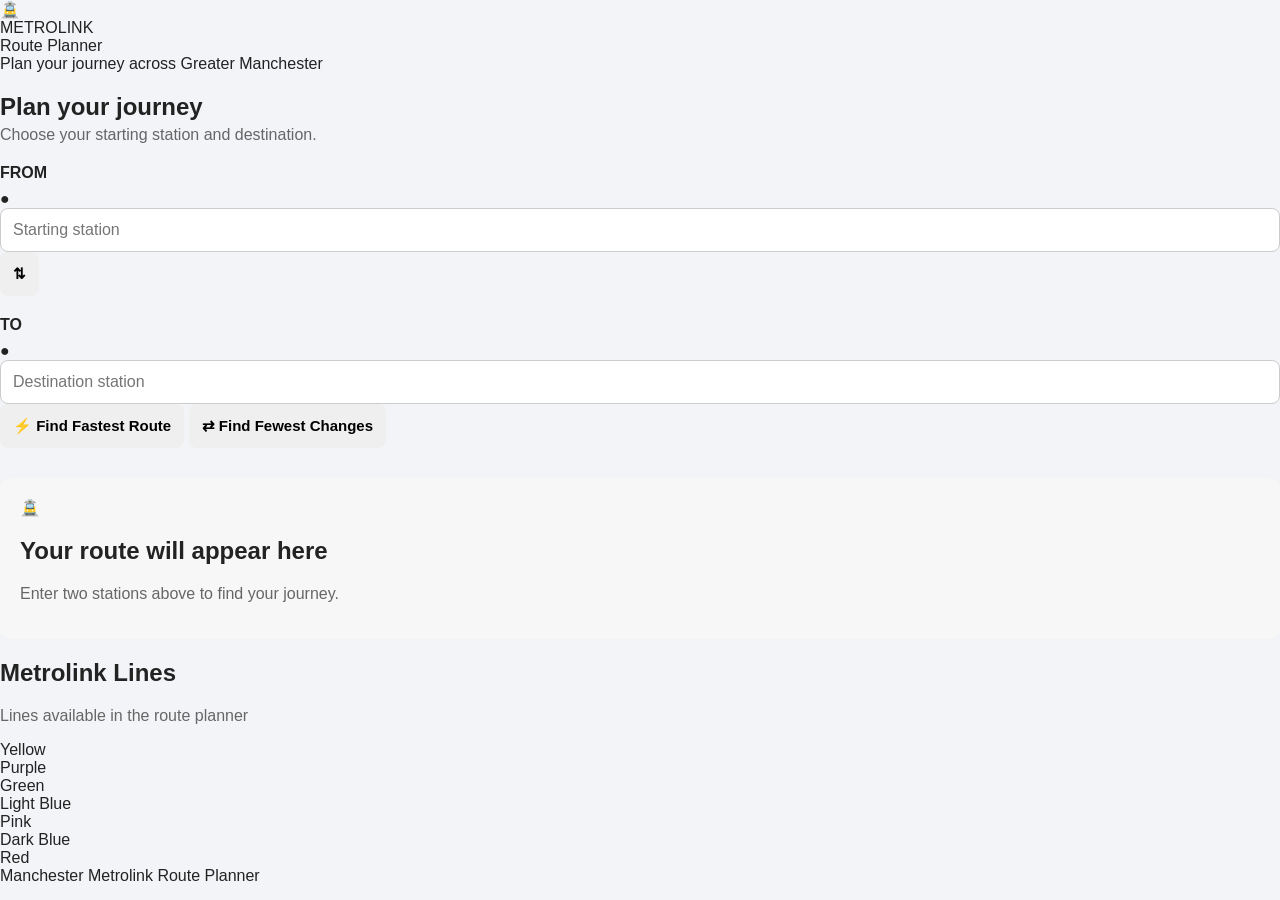
==== Train App - With UI/web/index.html @ bb9e9582 "added a UI to the train app" ====
<!DOCTYPE html>
<html lang="en">

<head>

    <meta charset="UTF-8">

    <meta
        name="viewport"
        content="width=device-width, initial-scale=1.0"
    >

    <title>Manchester Metrolink Route Planner</title>

    <link
        rel="stylesheet"
        href="style.css"
    >

</head>


<body>

    <!-- ==============================================
         PAGE
         ============================================== -->

    <main class="page">


        <!-- ==========================================
             HEADER
             ========================================== -->

        <header class="header">

            <div class="logo-area">

                <div class="tram-icon">
                    🚊
                </div>

                <div>

                    <div class="logo">
                        METROLINK
                    </div>

                    <div class="subtitle">
                        Route Planner
                    </div>

                </div>

            </div>


            <div class="header-description">

                Plan your journey across
                Greater Manchester

            </div>

        </header>



        <!-- ==========================================
             JOURNEY PLANNER
             ========================================== -->

        <section class="planner-card">


            <div class="planner-heading">

                <h1>
                    Plan your journey
                </h1>

                <p>
                    Choose your starting station
                    and destination.
                </p>

            </div>



            <!-- ======================================
                 STATION INPUTS
                 ====================================== -->

            <div class="station-input-area">


                <!-- START -->

                <div class="input-group">

                    <label for="start">
                        FROM
                    </label>

                    <div class="input-wrapper">

                        <div class="input-icon">
                            ●
                        </div>

                        <input
                            type="text"
                            id="start"
                            placeholder="Starting station"
                            autocomplete="off"
                        >

                    </div>

                </div>



                <!-- SWAP BUTTON -->

                <button
                    id="swapButton"
                    class="swap-button"
                    type="button"
                    title="Swap stations"
                >
                    ⇅
                </button>



                <!-- DESTINATION -->

                <div class="input-group">

                    <label for="destination">
                        TO
                    </label>

                    <div class="input-wrapper">

                        <div class="input-icon destination-icon">
                            ●
                        </div>

                        <input
                            type="text"
                            id="destination"
                            placeholder="Destination station"
                            autocomplete="off"
                        >

                    </div>

                </div>

            </div>



            <!-- ======================================
                 SEARCH BUTTONS
                 ====================================== -->

            <div class="route-buttons">

                <button
                    id="fastestButton"
                    class="route-button fastest-button"
                    type="button"
                >

                    <span class="button-icon">
                        ⚡
                    </span>

                    <span>
                        Find Fastest Route
                    </span>

                </button>


                <button
                    id="changesButton"
                    class="route-button changes-button"
                    type="button"
                >

                    <span class="button-icon">
                        ⇄
                    </span>

                    <span>
                        Find Fewest Changes
                    </span>

                </button>

            </div>

        </section>



        <!-- ==========================================
             RESULTS
             ========================================== -->

        <section
            id="result"
            class="result-area"
        >

            <div class="empty-result">

                <div class="empty-icon">
                    🚊
                </div>

                <h2>
                    Your route will appear here
                </h2>

                <p>
                    Enter two stations above to
                    find your journey.
                </p>

            </div>

        </section>



        <!-- ==========================================
             LINE LEGEND
             ========================================== -->

        <section class="legend-card">

            <div class="legend-heading">

                <h2>
                    Metrolink Lines
                </h2>

                <p>
                    Lines available in the route planner
                </p>

            </div>


            <div class="legend">

                <div class="legend-item">

                    <span class="legend-colour yellow"></span>

                    <span>
                        Yellow
                    </span>

                </div>


                <div class="legend-item">

                    <span class="legend-colour purple"></span>

                    <span>
                        Purple
                    </span>

                </div>


                <div class="legend-item">

                    <span class="legend-colour green"></span>

                    <span>
                        Green
                    </span>

                </div>


                <div class="legend-item">

                    <span class="legend-colour lightblue"></span>

                    <span>
                        Light Blue
                    </span>

                </div>


                <div class="legend-item">

                    <span class="legend-colour pink"></span>

                    <span>
                        Pink
                    </span>

                </div>


                <div class="legend-item">

                    <span class="legend-colour darkblue"></span>

                    <span>
                        Dark Blue
                    </span>

                </div>


                <div class="legend-item">

                    <span class="legend-colour red"></span>

                    <span>
                        Red
                    </span>

                </div>

            </div>

        </section>



        <!-- ==========================================
             FOOTER
             ========================================== -->

        <footer>

            Manchester Metrolink Route Planner

        </footer>


    </main>



    <script src="script.js"></script>

</body>

</html>
---- Train App - With UI/web/style.css ----
* {
    box-sizing: border-box;
}

body {
    margin: 0;
    font-family: Arial, sans-serif;
    background: #f2f4f7;
    color: #222;
}

.container {
    width: 90%;
    max-width: 700px;
    margin: 60px auto;
    background: white;
    padding: 40px;
    border-radius: 15px;
    box-shadow: 0 10px 30px rgba(0, 0, 0, 0.1);
}

h1 {
    margin-bottom: 5px;
}

p {
    margin-top: 0;
    color: #666;
}

.route-form {
    margin-top: 30px;
}

label {
    display: block;
    margin-top: 20px;
    margin-bottom: 8px;
    font-weight: bold;
}

input {
    width: 100%;
    padding: 12px;
    border: 1px solid #ccc;
    border-radius: 8px;
    font-size: 16px;
}

.buttons {
    display: flex;
    gap: 10px;
    margin-top: 25px;
}

button {
    flex: 1;
    padding: 13px;
    border: none;
    border-radius: 8px;
    cursor: pointer;
    font-size: 15px;
    font-weight: bold;
}

#result {
    margin-top: 30px;
    padding: 20px;
    background: #f7f7f7;
    border-radius: 10px;
    min-height: 80px;
}


/* ======================================================
   ROUTE DISPLAY
   ====================================================== */

.route-container {
    margin-top: 10px;
}

.route-container h2 {
    margin-top: 0;
    margin-bottom: 20px;
    font-size: 24px;
}


/* ======================================================
   JOURNEY SUMMARY
   ====================================================== */

.journey-summary {
    display: flex;
    gap: 10px;
    margin-bottom: 25px;
}

.journey-summary-item {
    flex: 1;
    padding: 15px;
    background: #f2f4f7;
    border-radius: 8px;
    font-weight: bold;
    text-align: center;
}


/* ======================================================
   ROUTE
   ====================================================== */

.route {
    position: relative;
    padding-left: 20px;
}


/* ======================================================
   STATIONS
   ====================================================== */

.route-station {
    position: relative;
    display: flex;
    align-items: center;
    min-height: 55px;
    padding-left: 15px;
}


/* Vertical line behind stations */

.route-station::before {
    content: "";

    position: absolute;

    left: 5px;

    top: 0;

    bottom: 0;

    width: 4px;

    background: #7b2cbf;
}


/* Don't extend the line above the first station */

.route-station:first-child::before {
    top: 50%;
}


/* Station dot */

.station-dot {
    position: absolute;

    left: -1px;

    width: 16px;

    height: 16px;

    border-radius: 50%;

    background: white;

    border: 4px solid #7b2cbf;

    z-index: 2;
}


/* Station information */

.station-information {
    margin-left: 25px;
}


.route-station-name {
    font-size: 16px;
    font-weight: bold;
    text-transform: capitalize;
}


.route-station-line {
    margin-top: 2px;
    font-size: 13px;
    color: #777;
    text-transform: capitalize;
}


/* ======================================================
   COLLAPSIBLE SECTION
   ====================================================== */

.route-section {
    position: relative;
}


/* Clickable line */

.route-section-line {
    display: flex;
    align-items: center;

    min-height: 55px;

    margin-left: 0;

    padding: 12px 15px 12px 30px;

    background: #f7f7f7;

    border-radius: 8px;

    cursor: pointer;

    transition: background 0.2s;
}


/* Hover effect */

.route-section-line:hover {
    background: #e9ecef;
}


/* Line name */

.route-section-line > span:first-child {
    font-weight: bold;
    text-transform: capitalize;
}


/* Number of stations */

.route-station-count {
    margin-left: auto;
    margin-right: 15px;

    font-size: 13px;

    color: #777;
}


/* Arrow */

.route-arrow {
    font-size: 12px;

    transition: transform 0.2s;
}


/* Rotate arrow when expanded */

.route-section.expanded .route-arrow {
    transform: rotate(180deg);
}


/* ======================================================
   HIDDEN STATIONS
   ====================================================== */

.hidden-stations {
    display: none;

    margin-left: 15px;
}


/* Show stations when expanded */

.route-section.expanded .hidden-stations {
    display: block;
}


/* ======================================================
   CHANGE
   ====================================================== */

.route-change {
    margin: 10px 0;

    padding: 12px;

    background: #fff3cd;

    border-radius: 8px;

    font-weight: bold;

    text-align: center;
}


/* ======================================================
   METROLINK LINE COLOURS
   ====================================================== */

.route-station.line-purple::before {
    background: #7b2cbf;
}

.route-station.line-purple .station-dot {
    border-color: #7b2cbf;
}

.route-section-line.line-purple {
    border-left: 5px solid #7b2cbf;
}


.route-station.line-green::before {
    background: #00843d;
}

.route-station.line-green .station-dot {
    border-color: #00843d;
}

.route-section-line.line-green {
    border-left: 5px solid #00843d;
}


.route-station.line-red::before {
    background: #d32f2f;
}

.route-station.line-red .station-dot {
    border-color: #d32f2f;
}

.route-section-line.line-red {
    border-left: 5px solid #d32f2f;
}


.route-station.line-blue::before {
    background: #1976d2;
}

.route-station.line-blue .station-dot {
    border-color: #1976d2;
}

.route-section-line.line-blue {
    border-left: 5px solid #1976d2;
}


.route-station.line-yellow::before {
    background: #f2c500;
}

.route-station.line-yellow .station-dot {
    border-color: #f2c500;
}

.route-section-line.line-yellow {
    border-left: 5px solid #f2c500;
}


.route-station.line-pink::before {
    background: #e91e63;
}

.route-station.line-pink .station-dot {
    border-color: #e91e63;
}

.route-section-line.line-pink {
    border-left: 5px solid #e91e63;
}

.route-container {
    margin-top: 10px;
}


/* Route title */

.route-container h2 {
    margin-top: 0;
    margin-bottom: 25px;
    font-size: 24px;
}


/* Individual station */

.station {
    position: relative;
    padding: 14px 18px;
    margin: 0 0 10px 20px;
    background: white;
    border-left: 5px solid #7b2cbf;
    border-radius: 8px;
    box-shadow: 0 2px 6px rgba(0, 0, 0, 0.08);
}


/* Station name */

.station-name {
    font-size: 17px;
    font-weight: bold;
    text-transform: capitalize;
}


/* Line name */

.station-line {
    margin-top: 4px;
    font-size: 13px;
    color: #777;
    text-transform: capitalize;
}


/* Line connecting stations */

.station::before {
    content: "";
    position: absolute;

    left: -8px;
    top: 100%;

    width: 5px;
    height: 10px;

    background: #7b2cbf;
}


/* Journey information */

.journey-info {
    margin-top: 12px;
    padding: 14px;

    background: #f2f4f7;

    border-radius: 8px;

    font-weight: bold;
}


/* Line change */

.line-change {
    margin: 18px 0;
    padding: 12px;

    background: #fff3cd;

    border-radius: 8px;

    font-weight: bold;
    text-align: center;
}

/* ======================================================
   ROUTE LINE COLOURS
   ====================================================== */

/* Purple */
.route-station.line-purple .station-dot,
.route-section-line.line-purple {
    background: #7b2cbf;
}

/* Green */
.route-station.line-green .station-dot,
.route-section-line.line-green {
    background: #00843d;
}

/* Yellow */
.route-station.line-yellow .station-dot,
.route-section-line.line-yellow {
    background: #f2c500;
}

/* Light Blue */
.route-station.line-lightblue .station-dot,
.route-section-line.line-lightblue {
    background: #00a9e0;
}

/* Dark Blue */
.route-station.line-darkblue .station-dot,
.route-section-line.line-darkblue {
    background: #005eb8;
}

/* Pink */
.route-station.line-pink .station-dot,
.route-section-line.line-pink {
    background: #e91e63;
}

/* Red */
.route-station.line-red .station-dot,
.route-section-line.line-red {
    background: #d32f2f;
}

/* ======================================================
   STATION SUGGESTIONS
   ====================================================== */

.route-form label {
    position: relative;
}

input {
    position: relative;
}

.station-suggestions {
    background: white;
    border: 1px solid #ccc;
    border-radius: 8px;
    margin-top: 5px;
    overflow: hidden;
}

.station-suggestion {
    padding: 12px;
    cursor: pointer;
    border-bottom: 1px solid #eee;
}

.station-suggestion:last-child {
    border-bottom: none;
}

.station-suggestion:hover {
    background: #f2f4f7;
}

/* Highlight matching station text */

.station-suggestion strong {
    font-weight: bold;
}

/* Keyboard-selected station */

.station-suggestion.selected {
    background: #e9ecef;
}
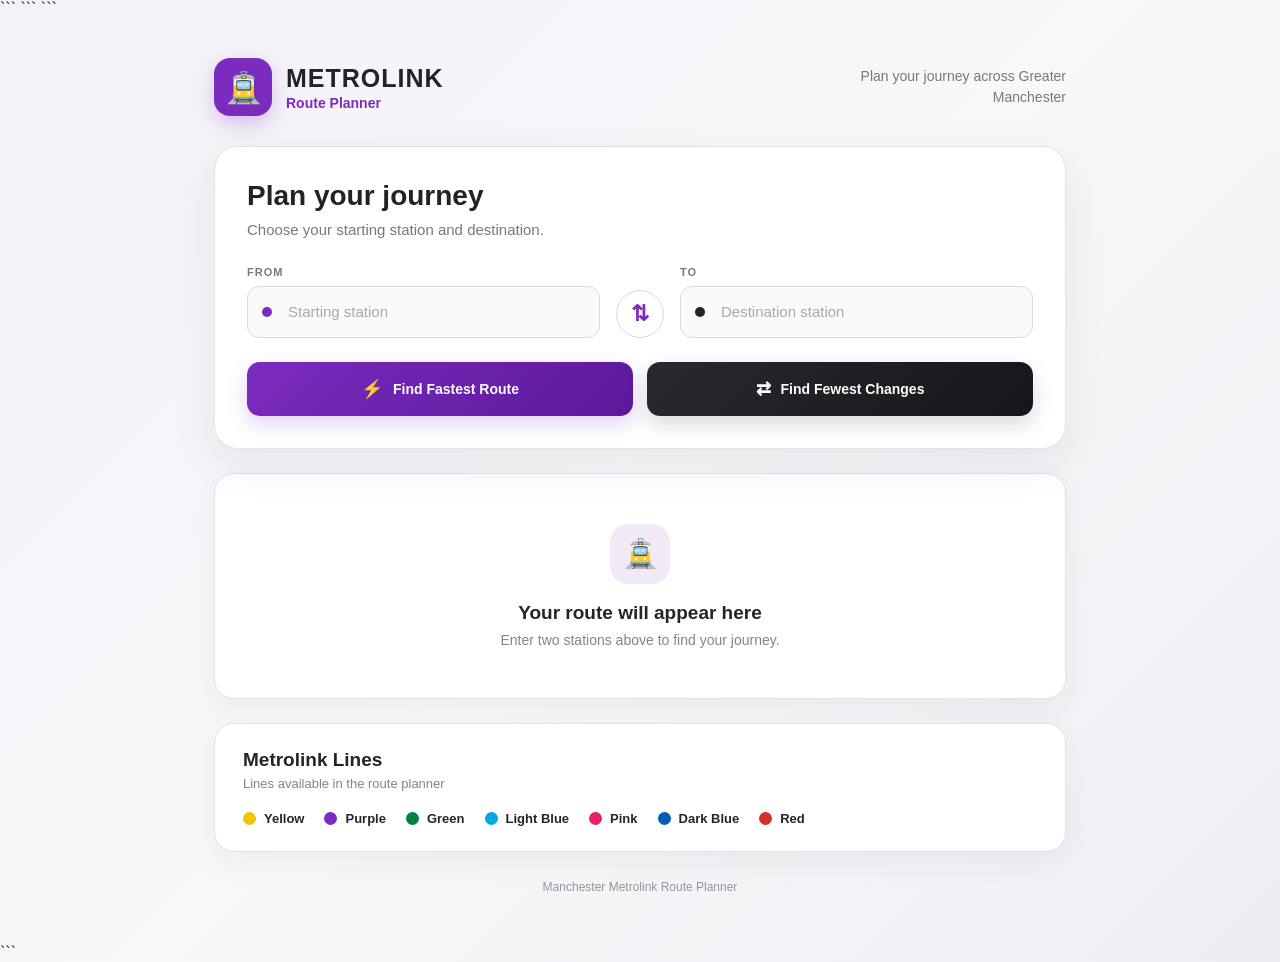
==== commit 17e8e239: "improved UI and function" ====
--- a/Train App - With UI/web/index.html
+++ b/Train App - With UI/web/index.html
@@ -1,365 +1,397 @@
 <!DOCTYPE html>
+
 <html lang="en">
 
 <head>
 
-    <meta charset="UTF-8">
-
-    <meta
-        name="viewport"
-        content="width=device-width, initial-scale=1.0"
+```
+<meta charset="UTF-8">
+
+<meta
+    name="viewport"
+    content="width=device-width, initial-scale=1.0"
+>
+
+<title>Manchester Metrolink Route Planner</title>
+
+<link
+    rel="stylesheet"
+    href="style.css"
+>
+```
+
+</head>
+
+<body>
+
+```
+<main class="page">
+
+
+    <!-- ==========================================
+         HEADER
+         ========================================== -->
+
+    <header class="header">
+
+        <div class="logo-area">
+
+            <div class="tram-icon">
+                🚊
+            </div>
+
+            <div>
+
+                <div class="logo">
+                    METROLINK
+                </div>
+
+                <div class="subtitle">
+                    Route Planner
+                </div>
+
+            </div>
+
+        </div>
+
+
+        <div class="header-description">
+
+            Plan your journey across
+            Greater Manchester
+
+        </div>
+
+    </header>
+
+
+
+    <!-- ==========================================
+         JOURNEY PLANNER
+         ========================================== -->
+
+    <section class="planner-card">
+
+
+        <div class="planner-heading">
+
+            <h1>
+                Plan your journey
+            </h1>
+
+            <p>
+                Choose your starting station
+                and destination.
+            </p>
+
+        </div>
+
+
+
+        <!-- STATION INPUTS -->
+
+        <div class="station-input-area">
+
+
+            <!-- FROM -->
+
+            <div class="input-group">
+
+                <label for="start">
+                    FROM
+                </label>
+
+                <div class="input-wrapper">
+
+                    <!-- CSS creates the dot -->
+
+                    <div class="input-icon"></div>
+
+                    <input
+                        type="text"
+                        id="start"
+                        placeholder="Starting station"
+                        autocomplete="off"
+                    >
+
+                </div>
+
+            </div>
+
+
+
+            <!-- SWAP -->
+
+            <button
+                id="swapButton"
+                class="swap-button"
+                type="button"
+                title="Swap stations"
+            >
+                ⇅
+            </button>
+
+
+
+            <!-- TO -->
+
+            <div class="input-group">
+
+                <label for="destination">
+                    TO
+                </label>
+
+                <div class="input-wrapper">
+
+                    <!-- CSS creates the dot -->
+
+                    <div
+                        class="input-icon destination-icon"
+                    ></div>
+
+                    <input
+                        type="text"
+                        id="destination"
+                        placeholder="Destination station"
+                        autocomplete="off"
+                    >
+
+                </div>
+
+            </div>
+
+
+        </div>
+
+
+
+        <!-- ROUTE BUTTONS -->
+
+        <div class="route-buttons">
+
+
+            <button
+                id="fastestButton"
+                class="route-button fastest-button"
+                type="button"
+            >
+
+                <span class="button-icon">
+                    ⚡
+                </span>
+
+                <span>
+                    Find Fastest Route
+                </span>
+
+            </button>
+
+
+
+            <button
+                id="changesButton"
+                class="route-button changes-button"
+                type="button"
+            >
+
+                <span class="button-icon">
+                    ⇄
+                </span>
+
+                <span>
+                    Find Fewest Changes
+                </span>
+
+            </button>
+
+
+        </div>
+
+
+    </section>
+
+
+
+    <!-- ==========================================
+         ROUTE RESULT
+         ========================================== -->
+
+    <section
+        id="result"
+        class="result-area"
     >
 
-    <title>Manchester Metrolink Route Planner</title>
-
-    <link
-        rel="stylesheet"
-        href="style.css"
-    >
-
-</head>
-
-
-<body>
-
-    <!-- ==============================================
-         PAGE
-         ============================================== -->
-
-    <main class="page">
-
-
-        <!-- ==========================================
-             HEADER
-             ========================================== -->
-
-        <header class="header">
-
-            <div class="logo-area">
-
-                <div class="tram-icon">
-                    🚊
-                </div>
-
-                <div>
-
-                    <div class="logo">
-                        METROLINK
-                    </div>
-
-                    <div class="subtitle">
-                        Route Planner
-                    </div>
-
-                </div>
-
-            </div>
-
-
-            <div class="header-description">
-
-                Plan your journey across
-                Greater Manchester
-
-            </div>
-
-        </header>
-
-
-
-        <!-- ==========================================
-             JOURNEY PLANNER
-             ========================================== -->
-
-        <section class="planner-card">
-
-
-            <div class="planner-heading">
-
-                <h1>
-                    Plan your journey
-                </h1>
-
-                <p>
-                    Choose your starting station
-                    and destination.
-                </p>
-
-            </div>
-
-
-
-            <!-- ======================================
-                 STATION INPUTS
-                 ====================================== -->
-
-            <div class="station-input-area">
-
-
-                <!-- START -->
-
-                <div class="input-group">
-
-                    <label for="start">
-                        FROM
-                    </label>
-
-                    <div class="input-wrapper">
-
-                        <div class="input-icon">
-                            ●
-                        </div>
-
-                        <input
-                            type="text"
-                            id="start"
-                            placeholder="Starting station"
-                            autocomplete="off"
-                        >
-
-                    </div>
-
-                </div>
-
-
-
-                <!-- SWAP BUTTON -->
-
-                <button
-                    id="swapButton"
-                    class="swap-button"
-                    type="button"
-                    title="Swap stations"
-                >
-                    ⇅
-                </button>
-
-
-
-                <!-- DESTINATION -->
-
-                <div class="input-group">
-
-                    <label for="destination">
-                        TO
-                    </label>
-
-                    <div class="input-wrapper">
-
-                        <div class="input-icon destination-icon">
-                            ●
-                        </div>
-
-                        <input
-                            type="text"
-                            id="destination"
-                            placeholder="Destination station"
-                            autocomplete="off"
-                        >
-
-                    </div>
-
-                </div>
-
-            </div>
-
-
-
-            <!-- ======================================
-                 SEARCH BUTTONS
-                 ====================================== -->
-
-            <div class="route-buttons">
-
-                <button
-                    id="fastestButton"
-                    class="route-button fastest-button"
-                    type="button"
-                >
-
-                    <span class="button-icon">
-                        ⚡
-                    </span>
-
-                    <span>
-                        Find Fastest Route
-                    </span>
-
-                </button>
-
-
-                <button
-                    id="changesButton"
-                    class="route-button changes-button"
-                    type="button"
-                >
-
-                    <span class="button-icon">
-                        ⇄
-                    </span>
-
-                    <span>
-                        Find Fewest Changes
-                    </span>
-
-                </button>
-
-            </div>
-
-        </section>
-
-
-
-        <!-- ==========================================
-             RESULTS
-             ========================================== -->
-
-        <section
-            id="result"
-            class="result-area"
-        >
-
-            <div class="empty-result">
-
-                <div class="empty-icon">
-                    🚊
-                </div>
-
-                <h2>
-                    Your route will appear here
-                </h2>
-
-                <p>
-                    Enter two stations above to
-                    find your journey.
-                </p>
-
-            </div>
-
-        </section>
-
-
-
-        <!-- ==========================================
-             LINE LEGEND
-             ========================================== -->
-
-        <section class="legend-card">
-
-            <div class="legend-heading">
-
-                <h2>
-                    Metrolink Lines
-                </h2>
-
-                <p>
-                    Lines available in the route planner
-                </p>
-
-            </div>
-
-
-            <div class="legend">
-
-                <div class="legend-item">
-
-                    <span class="legend-colour yellow"></span>
-
-                    <span>
-                        Yellow
-                    </span>
-
-                </div>
-
-
-                <div class="legend-item">
-
-                    <span class="legend-colour purple"></span>
-
-                    <span>
-                        Purple
-                    </span>
-
-                </div>
-
-
-                <div class="legend-item">
-
-                    <span class="legend-colour green"></span>
-
-                    <span>
-                        Green
-                    </span>
-
-                </div>
-
-
-                <div class="legend-item">
-
-                    <span class="legend-colour lightblue"></span>
-
-                    <span>
-                        Light Blue
-                    </span>
-
-                </div>
-
-
-                <div class="legend-item">
-
-                    <span class="legend-colour pink"></span>
-
-                    <span>
-                        Pink
-                    </span>
-
-                </div>
-
-
-                <div class="legend-item">
-
-                    <span class="legend-colour darkblue"></span>
-
-                    <span>
-                        Dark Blue
-                    </span>
-
-                </div>
-
-
-                <div class="legend-item">
-
-                    <span class="legend-colour red"></span>
-
-                    <span>
-                        Red
-                    </span>
-
-                </div>
-
-            </div>
-
-        </section>
-
-
-
-        <!-- ==========================================
-             FOOTER
-             ========================================== -->
-
-        <footer>
-
-            Manchester Metrolink Route Planner
-
-        </footer>
-
-
-    </main>
-
-
-
-    <script src="script.js"></script>
+        <div class="empty-result">
+
+            <div class="empty-icon">
+                🚊
+            </div>
+
+            <h2>
+                Your route will appear here
+            </h2>
+
+            <p>
+                Enter two stations above to
+                find your journey.
+            </p>
+
+        </div>
+
+    </section>
+
+
+
+    <!-- ==========================================
+         METROLINK LINE LEGEND
+         ========================================== -->
+
+    <section class="legend-card">
+
+
+        <div class="legend-heading">
+
+            <h2>
+                Metrolink Lines
+            </h2>
+
+            <p>
+                Lines available in the route planner
+            </p>
+
+        </div>
+
+
+
+        <div class="legend">
+
+
+            <div class="legend-item">
+
+                <span
+                    class="legend-colour yellow"
+                ></span>
+
+                <span>
+                    Yellow
+                </span>
+
+            </div>
+
+
+
+            <div class="legend-item">
+
+                <span
+                    class="legend-colour purple"
+                ></span>
+
+                <span>
+                    Purple
+                </span>
+
+            </div>
+
+
+
+            <div class="legend-item">
+
+                <span
+                    class="legend-colour green"
+                ></span>
+
+                <span>
+                    Green
+                </span>
+
+            </div>
+
+
+
+            <div class="legend-item">
+
+                <span
+                    class="legend-colour lightblue"
+                ></span>
+
+                <span>
+                    Light Blue
+                </span>
+
+            </div>
+
+
+
+            <div class="legend-item">
+
+                <span
+                    class="legend-colour pink"
+                ></span>
+
+                <span>
+                    Pink
+                </span>
+
+            </div>
+
+
+
+            <div class="legend-item">
+
+                <span
+                    class="legend-colour darkblue"
+                ></span>
+
+                <span>
+                    Dark Blue
+                </span>
+
+            </div>
+
+
+
+            <div class="legend-item">
+
+                <span
+                    class="legend-colour red"
+                ></span>
+
+                <span>
+                    Red
+                </span>
+
+            </div>
+
+
+        </div>
+
+
+    </section>
+
+
+
+    <!-- ==========================================
+         FOOTER
+         ========================================== -->
+
+    <footer>
+
+        Manchester Metrolink Route Planner
+
+    </footer>
+
+
+</main>
+
+
+
+<!-- ==========================================
+     JAVASCRIPT
+     ========================================== -->
+
+<script src="script.js"></script>
+```
 
 </body>
 
-</html>+</html>
--- a/Train App - With UI/web/style.css
+++ b/Train App - With UI/web/style.css
@@ -1,574 +1,1579 @@
+/* ==========================================
+   GENERAL
+   ========================================== */
+
 * {
     box-sizing: border-box;
 }
 
+html {
+    scroll-behavior: smooth;
+}
+
 body {
     margin: 0;
-    font-family: Arial, sans-serif;
-    background: #f2f4f7;
-    color: #222;
-}
-
-.container {
-    width: 90%;
-    max-width: 700px;
-    margin: 60px auto;
+    min-height: 100vh;
+
+    font-family:
+        -apple-system,
+        BlinkMacSystemFont,
+        "Segoe UI",
+        Arial,
+        sans-serif;
+
+    background:
+        linear-gradient(
+            135deg,
+            #f4f1f8 0%,
+            #f8f8fa 50%,
+            #efedf3 100%
+        );
+
+    color: #24242a;
+}
+
+
+/* ==========================================
+   MAIN PAGE
+   ========================================== */
+
+.page {
+    width: 100%;
+    max-width: 900px;
+
+    margin: 0 auto;
+
+    padding:
+        40px 24px 50px;
+}
+
+
+/* ==========================================
+   HEADER
+   ========================================== */
+
+.header {
+    display: flex;
+    align-items: center;
+    justify-content: space-between;
+
+    gap: 30px;
+
+    margin-bottom: 30px;
+}
+
+
+.logo-area {
+    display: flex;
+    align-items: center;
+
+    gap: 14px;
+}
+
+
+.tram-icon {
+    width: 58px;
+    height: 58px;
+
+    display: flex;
+    align-items: center;
+    justify-content: center;
+
+    background: #7b2cbf;
+
+    border-radius: 16px;
+
+    font-size: 30px;
+
+    box-shadow:
+        0 8px 20px rgba(123, 44, 191, 0.25);
+}
+
+
+.logo {
+    font-size: 25px;
+    font-weight: 800;
+
+    letter-spacing: 1px;
+
+    color: #222229;
+}
+
+
+.subtitle {
+    margin-top: 2px;
+
+    font-size: 14px;
+    font-weight: 600;
+
+    color: #7b2cbf;
+}
+
+
+.header-description {
+    max-width: 240px;
+
+    text-align: right;
+
+    color: #777780;
+
+    font-size: 14px;
+    line-height: 1.5;
+}
+
+
+/* ==========================================
+   PLANNER CARD
+   ========================================== */
+
+.planner-card {
+    position: relative;
+
     background: white;
-    padding: 40px;
-    border-radius: 15px;
-    box-shadow: 0 10px 30px rgba(0, 0, 0, 0.1);
-}
-
-h1 {
-    margin-bottom: 5px;
-}
-
-p {
-    margin-top: 0;
-    color: #666;
-}
-
-.route-form {
-    margin-top: 30px;
-}
-
-label {
+
+    border: 1px solid #e4e2e8;
+
+    border-radius: 24px;
+
+    padding: 32px;
+
+    box-shadow:
+        0 15px 45px rgba(35, 25, 45, 0.08);
+}
+
+
+.planner-heading {
+    margin-bottom: 28px;
+}
+
+
+.planner-heading h1 {
+    margin: 0 0 8px;
+
+    font-size: 28px;
+    line-height: 1.2;
+
+    color: #222229;
+}
+
+
+.planner-heading p {
+    margin: 0;
+
+    color: #777780;
+
+    font-size: 15px;
+}
+
+
+/* ==========================================
+   STATION INPUT AREA
+   ========================================== */
+
+.station-input-area {
+    display: grid;
+
+    grid-template-columns:
+        minmax(0, 1fr)
+        48px
+        minmax(0, 1fr);
+
+    align-items: end;
+
+    gap: 16px;
+
+    width: 100%;
+}
+
+
+.input-group {
+    position: relative;
+
+    min-width: 0;
+}
+
+
+.input-group label {
     display: block;
-    margin-top: 20px;
+
     margin-bottom: 8px;
-    font-weight: bold;
-}
-
-input {
+
+    font-size: 11px;
+    font-weight: 800;
+
+    letter-spacing: 1px;
+
+    color: #777780;
+}
+
+
+.input-wrapper {
+    position: relative;
+
     width: 100%;
-    padding: 12px;
-    border: 1px solid #ccc;
-    border-radius: 8px;
-    font-size: 16px;
-}
-
-.buttons {
-    display: flex;
+}
+
+
+.input-icon {
+    position: absolute;
+
+    left: 15px;
+    top: 50%;
+
+    transform: translateY(-50%);
+
+    width: 10px;
+    height: 10px;
+
+    border-radius: 50%;
+
+    background: #7b2cbf;
+
+    z-index: 2;
+}
+
+
+.destination-icon {
+    background: #24242a;
+}
+
+
+.input-wrapper input {
+    width: 100%;
+    height: 52px;
+
+    padding:
+        0 15px 0 40px;
+
+    border:
+        1px solid #dcd9e1;
+
+    border-radius: 12px;
+
+    background: #fafafa;
+
+    color: #24242a;
+
+    font-size: 15px;
+
+    outline: none;
+
+    transition:
+        border-color 0.2s ease,
+        box-shadow 0.2s ease,
+        background 0.2s ease,
+        transform 0.2s ease,
+        opacity 0.2s ease;
+}
+
+
+.input-wrapper input:focus {
+    background: white;
+
+    border-color: #7b2cbf;
+
+    box-shadow:
+        0 0 0 4px rgba(123, 44, 191, 0.10);
+}
+
+
+.input-wrapper input::placeholder {
+    color: #aaa7b0;
+}
+
+
+/* ==========================================
+   AUTOCOMPLETE
+   ========================================== */
+
+.suggestions {
+    position: absolute;
+
+    left: 0;
+    right: 0;
+
+    top: calc(100% + 6px);
+
+    z-index: 1000;
+
+    overflow: hidden;
+
+    background: white;
+
+    border:
+        1px solid #dedbe3;
+
+    border-radius: 12px;
+
+    box-shadow:
+        0 12px 30px rgba(30, 25, 40, 0.14);
+}
+
+
+.suggestion {
+    padding:
+        12px 15px;
+
+    cursor: pointer;
+
+    font-size: 14px;
+
+    color: #33333a;
+
+    transition:
+        background 0.15s ease;
+}
+
+
+.suggestion:hover,
+.suggestion.selected {
+    background: #f3eef8;
+}
+
+
+.suggestion strong {
+    color: #7b2cbf;
+}
+
+
+/* ==========================================
+   SWAP BUTTON
+   ========================================== */
+
+.swap-button {
+    width: 48px;
+    height: 48px;
+
+    border: 1px solid #ddd9e2;
+
+    border-radius: 50%;
+
+    background: white;
+
+    color: #7b2cbf;
+
+    font-size: 22px;
+    font-weight: 600;
+
+    cursor: pointer;
+
+    display: flex;
+    align-items: center;
+    justify-content: center;
+
+    transition:
+        transform 0.35s ease,
+        background 0.2s ease,
+        border-color 0.2s ease,
+        box-shadow 0.2s ease;
+}
+
+
+.swap-button:hover {
+    background: #f5f0f9;
+
+    border-color: #cdb8dc;
+
+    box-shadow:
+        0 5px 15px rgba(123, 44, 191, 0.12);
+}
+
+
+.swap-button.rotating {
+    transform:
+        rotate(180deg)
+        scale(1.08);
+}
+
+
+.input-wrapper input.swapping {
+    transform:
+        translateY(-4px)
+        scale(0.98);
+
+    opacity: 0.35;
+}
+
+
+/* ==========================================
+   ROUTE BUTTONS
+   ========================================== */
+
+.route-buttons {
+    display: grid;
+
+    grid-template-columns:
+        1fr 1fr;
+
+    gap: 14px;
+
+    margin-top: 24px;
+}
+
+
+.route-button {
+    min-height: 54px;
+
+    border: none;
+
+    border-radius: 13px;
+
+    padding:
+        0 20px;
+
+    cursor: pointer;
+
+    display: flex;
+    align-items: center;
+    justify-content: center;
+
     gap: 10px;
-    margin-top: 25px;
-}
-
-button {
-    flex: 1;
-    padding: 13px;
-    border: none;
-    border-radius: 8px;
-    cursor: pointer;
-    font-size: 15px;
-    font-weight: bold;
-}
-
-#result {
-    margin-top: 30px;
-    padding: 20px;
-    background: #f7f7f7;
-    border-radius: 10px;
-    min-height: 80px;
-}
-
-
-/* ======================================================
-   ROUTE DISPLAY
-   ====================================================== */
+
+    color: white;
+
+    font-size: 14px;
+    font-weight: 700;
+
+    transition:
+        transform 0.2s ease,
+        box-shadow 0.2s ease,
+        opacity 0.2s ease;
+}
+
+
+.route-button:hover {
+    transform: translateY(-2px);
+}
+
+
+.route-button:active {
+    transform: translateY(0);
+}
+
+
+.fastest-button {
+    background:
+        linear-gradient(
+            135deg,
+            #7b2cbf,
+            #5b189a
+        );
+
+    box-shadow:
+        0 8px 20px rgba(123, 44, 191, 0.22);
+}
+
+
+.changes-button {
+    background:
+        linear-gradient(
+            135deg,
+            #29292f,
+            #15151a
+        );
+
+    box-shadow:
+        0 8px 20px rgba(20, 20, 25, 0.16);
+}
+
+
+.button-icon {
+    font-size: 18px;
+}
+
+
+/* ==========================================
+   RESULT AREA
+   ========================================== */
+
+.result-area {
+    margin-top: 24px;
+
+    width: 100%;
+}
+
+
+/* ==========================================
+   EMPTY RESULT
+   ========================================== */
+
+.empty-result {
+    background: white;
+
+    border:
+        1px solid #e4e2e8;
+
+    border-radius: 20px;
+
+    padding: 50px 25px;
+
+    text-align: center;
+
+    box-shadow:
+        0 10px 30px rgba(35, 25, 45, 0.05);
+}
+
+
+.empty-icon {
+    width: 60px;
+    height: 60px;
+
+    margin: 0 auto 18px;
+
+    display: flex;
+    align-items: center;
+    justify-content: center;
+
+    background: #f1eaf6;
+
+    border-radius: 18px;
+
+    font-size: 28px;
+}
+
+
+.empty-result h2 {
+    margin: 0 0 8px;
+
+    font-size: 19px;
+}
+
+
+.empty-result p {
+    margin: 0;
+
+    color: #85838a;
+
+    font-size: 14px;
+}
+
+
+/* ==========================================
+   LOADING
+   ========================================== */
+
+.loading-route {
+    background: white;
+
+    border:
+        1px solid #e4e2e8;
+
+    border-radius: 20px;
+
+    padding: 50px 25px;
+
+    text-align: center;
+
+    box-shadow:
+        0 10px 30px rgba(35, 25, 45, 0.05);
+}
+
+
+.loading-spinner {
+    width: 42px;
+    height: 42px;
+
+    margin: 0 auto;
+
+    border:
+        4px solid #ece9ee;
+
+    border-top-color: #7b2cbf;
+
+    border-radius: 50%;
+
+    animation:
+        spin 0.8s linear infinite;
+}
+
+
+.loading-route h2 {
+    margin:
+        18px 0 8px;
+
+    font-size: 19px;
+}
+
+
+.loading-route p {
+    margin: 0;
+
+    color: #85838a;
+
+    font-size: 14px;
+}
+
+
+@keyframes spin {
+
+    to {
+        transform: rotate(360deg);
+    }
+
+}
+
+
+/* ==========================================
+   ERROR
+   ========================================== */
+
+.error-result {
+    display: flex;
+
+    align-items: center;
+
+    gap: 16px;
+
+    background: white;
+
+    border:
+        1px solid #efd5d5;
+
+    border-radius: 20px;
+
+    padding: 24px;
+
+    box-shadow:
+        0 10px 30px rgba(35, 25, 45, 0.05);
+}
+
+
+.error-icon {
+    width: 42px;
+    height: 42px;
+
+    flex-shrink: 0;
+
+    display: flex;
+    align-items: center;
+    justify-content: center;
+
+    border-radius: 50%;
+
+    background: #d32f2f;
+
+    color: white;
+
+    font-size: 20px;
+    font-weight: 800;
+}
+
+
+.error-result h2 {
+    margin: 0 0 5px;
+
+    font-size: 18px;
+}
+
+
+.error-result p {
+    margin: 0;
+
+    color: #777780;
+
+    font-size: 14px;
+}
+
+
+/* ==========================================
+   ROUTE CONTAINER
+   ========================================== */
 
 .route-container {
-    margin-top: 10px;
-}
-
-.route-container h2 {
-    margin-top: 0;
-    margin-bottom: 20px;
-    font-size: 24px;
-}
-
-
-/* ======================================================
-   JOURNEY SUMMARY
-   ====================================================== */
-
-.journey-summary {
-    display: flex;
-    gap: 10px;
-    margin-bottom: 25px;
-}
-
-.journey-summary-item {
-    flex: 1;
-    padding: 15px;
-    background: #f2f4f7;
-    border-radius: 8px;
-    font-weight: bold;
-    text-align: center;
-}
-
-
-/* ======================================================
-   ROUTE
-   ====================================================== */
-
-.route {
-    position: relative;
-    padding-left: 20px;
-}
-
-
-/* ======================================================
+    width: 100%;
+
+    background: white;
+
+    border:
+        1px solid #e4e2e8;
+
+    border-radius: 22px;
+
+    overflow: hidden;
+
+    box-shadow:
+        0 10px 35px rgba(35, 25, 45, 0.07);
+}
+
+
+/* ==========================================
+   ROUTE HEADER
+   ========================================== */
+
+.route-header {
+    display: flex;
+
+    align-items: center;
+    justify-content: space-between;
+
+    gap: 25px;
+
+    padding: 25px 28px;
+
+    border-bottom:
+        1px solid #eceaf0;
+}
+
+
+.route-label {
+    display: block;
+
+    margin-bottom: 7px;
+
+    color: #7b2cbf;
+
+    font-size: 11px;
+    font-weight: 800;
+
+    letter-spacing: 1px;
+
+    text-transform: uppercase;
+}
+
+
+.route-header h2 {
+    margin: 0;
+
+    font-size: 20px;
+
+    line-height: 1.4;
+}
+
+
+.route-summary {
+    display: flex;
+
+    gap: 22px;
+
+    flex-shrink: 0;
+}
+
+
+.summary-item {
+    text-align: right;
+}
+
+
+.summary-value {
+    color: #55535b;
+
+    font-size: 13px;
+    font-weight: 700;
+
+    white-space: nowrap;
+}
+
+
+/* ==========================================
+   ROUTE BODY
+   ========================================== */
+
+.route-body {
+    padding:
+        24px 28px 30px;
+}
+
+
+/* ==========================================
    STATIONS
-   ====================================================== */
+   ========================================== */
 
 .route-station {
     position: relative;
-    display: flex;
-    align-items: center;
-    min-height: 55px;
-    padding-left: 15px;
-}
-
-
-/* Vertical line behind stations */
-
-.route-station::before {
-    content: "";
-
-    position: absolute;
-
-    left: 5px;
-
-    top: 0;
-
-    bottom: 0;
-
-    width: 4px;
-
-    background: #7b2cbf;
-}
-
-
-/* Don't extend the line above the first station */
-
-.route-station:first-child::before {
-    top: 50%;
-}
-
-
-/* Station dot */
+
+    min-height: 44px;
+
+    display: flex;
+
+    align-items: center;
+
+    gap: 14px;
+
+    padding:
+        5px 0;
+}
+
 
 .station-dot {
-    position: absolute;
-
-    left: -1px;
-
-    width: 16px;
-
-    height: 16px;
+    width: 15px;
+    height: 15px;
+
+    flex-shrink: 0;
 
     border-radius: 50%;
 
-    background: white;
-
-    border: 4px solid #7b2cbf;
-
-    z-index: 2;
-}
-
-
-/* Station information */
-
-.station-information {
-    margin-left: 25px;
-}
-
-
-.route-station-name {
-    font-size: 16px;
-    font-weight: bold;
-    text-transform: capitalize;
-}
-
-
-.route-station-line {
-    margin-top: 2px;
-    font-size: 13px;
-    color: #777;
-    text-transform: capitalize;
-}
-
-
-/* ======================================================
-   COLLAPSIBLE SECTION
-   ====================================================== */
+    border:
+        3px solid white;
+
+    box-shadow:
+        0 0 0 2px currentColor;
+
+    background: currentColor;
+}
+
+
+.station-name {
+    font-size: 15px;
+
+    font-weight: 650;
+
+    color: #303037;
+}
+
+
+/* ==========================================
+   LINE SECTION
+   ========================================== */
 
 .route-section {
     position: relative;
-}
-
-
-/* Clickable line */
+
+    width: 100%;
+
+    min-height: 70px;
+
+    margin: 2px 0;
+
+    padding:
+        10px 12px 10px 31px;
+
+    border: none;
+
+    background: transparent;
+
+    display: flex;
+
+    align-items: center;
+
+    gap: 15px;
+
+    text-align: left;
+
+    cursor: pointer;
+
+    border-radius: 12px;
+
+    transition:
+        background 0.2s ease;
+}
+
+
+.route-section:hover {
+    background: #f8f6fa;
+}
+
 
 .route-section-line {
-    display: flex;
-    align-items: center;
-
-    min-height: 55px;
-
-    margin-left: 0;
-
-    padding: 12px 15px 12px 30px;
-
-    background: #f7f7f7;
-
-    border-radius: 8px;
-
-    cursor: pointer;
-
-    transition: background 0.2s;
-}
-
-
-/* Hover effect */
-
-.route-section-line:hover {
-    background: #e9ecef;
-}
-
-
-/* Line name */
-
-.route-section-line > span:first-child {
-    font-weight: bold;
+    position: absolute;
+
+    left: 5px;
+
+    top: 0;
+    bottom: 0;
+
+    width: 5px;
+
+    border-radius: 5px;
+}
+
+
+.route-section-info {
+    display: flex;
+
+    flex-direction: column;
+
+    gap: 3px;
+
+    min-width: 0;
+}
+
+
+.route-section-name {
+    font-size: 14px;
+
+    font-weight: 800;
+
     text-transform: capitalize;
-}
-
-
-/* Number of stations */
-
-.route-station-count {
+
+    color: #333139;
+}
+
+
+.route-section-stops {
+    font-size: 12px;
+
+    color: #89868f;
+}
+
+
+.route-expand {
     margin-left: auto;
-    margin-right: 15px;
+
+    width: 28px;
+    height: 28px;
+
+    flex-shrink: 0;
+
+    border-radius: 50%;
+
+    background: #f0edf3;
+
+    display: flex;
+    align-items: center;
+    justify-content: center;
+
+    color: #68646e;
+
+    font-size: 20px;
+    line-height: 1;
+
+    transition:
+        transform 0.25s ease,
+        background 0.2s ease;
+}
+
+
+.route-section:hover .route-expand {
+    background: #e8e1ed;
+}
+
+
+.route-section.expanded .route-expand {
+    transform: rotate(45deg);
+}
+
+
+/* ==========================================
+   MIDDLE STATIONS
+   ========================================== */
+
+.route-middle-stations {
+    max-height: 0;
+
+    overflow: hidden;
+
+    opacity: 0;
+
+    transition:
+        max-height 0.4s ease,
+        opacity 0.25s ease;
+}
+
+
+.route-middle-stations.expanded {
+    max-height: 2000px;
+
+    opacity: 1;
+}
+
+
+.middle-station {
+    margin-left: 31px;
+
+    min-height: 40px;
+
+    border-left:
+        2px solid #dedbe1;
+
+    padding-left: 22px;
+}
+
+
+/* ==========================================
+   LINE CHANGE
+   ========================================== */
+
+.line-change {
+    display: flex;
+
+    align-items: center;
+
+    gap: 12px;
+
+    margin:
+        12px 0 12px 0;
+
+    padding:
+        13px 15px;
+
+    background: #f7f3fa;
+
+    border:
+        1px solid #e9dff0;
+
+    border-radius: 12px;
+}
+
+
+.change-icon {
+    width: 32px;
+    height: 32px;
+
+    flex-shrink: 0;
+
+    display: flex;
+    align-items: center;
+    justify-content: center;
+
+    border-radius: 50%;
+
+    background: #7b2cbf;
+
+    color: white;
+
+    font-size: 16px;
+    font-weight: 700;
+}
+
+
+.line-change strong {
+    display: block;
+
+    margin-bottom: 2px;
 
     font-size: 13px;
-
-    color: #777;
-}
-
-
-/* Arrow */
-
-.route-arrow {
+}
+
+
+.line-change span {
+    display: block;
+
+    color: #77727e;
+
     font-size: 12px;
-
-    transition: transform 0.2s;
-}
-
-
-/* Rotate arrow when expanded */
-
-.route-section.expanded .route-arrow {
-    transform: rotate(180deg);
-}
-
-
-/* ======================================================
-   HIDDEN STATIONS
-   ====================================================== */
-
-.hidden-stations {
-    display: none;
-
-    margin-left: 15px;
-}
-
-
-/* Show stations when expanded */
-
-.route-section.expanded .hidden-stations {
-    display: block;
-}
-
-
-/* ======================================================
-   CHANGE
-   ====================================================== */
-
-.route-change {
-    margin: 10px 0;
-
-    padding: 12px;
-
-    background: #fff3cd;
-
-    border-radius: 8px;
-
-    font-weight: bold;
-
-    text-align: center;
-}
-
-
-/* ======================================================
-   METROLINK LINE COLOURS
-   ====================================================== */
-
-.route-station.line-purple::before {
-    background: #7b2cbf;
-}
-
-.route-station.line-purple .station-dot {
-    border-color: #7b2cbf;
-}
-
-.route-section-line.line-purple {
-    border-left: 5px solid #7b2cbf;
-}
-
-
-.route-station.line-green::before {
-    background: #00843d;
-}
-
-.route-station.line-green .station-dot {
-    border-color: #00843d;
-}
-
-.route-section-line.line-green {
-    border-left: 5px solid #00843d;
-}
-
-
-.route-station.line-red::before {
-    background: #d32f2f;
-}
-
-.route-station.line-red .station-dot {
-    border-color: #d32f2f;
-}
-
-.route-section-line.line-red {
-    border-left: 5px solid #d32f2f;
-}
-
-
-.route-station.line-blue::before {
-    background: #1976d2;
-}
-
-.route-station.line-blue .station-dot {
-    border-color: #1976d2;
-}
-
-.route-section-line.line-blue {
-    border-left: 5px solid #1976d2;
-}
-
-
-.route-station.line-yellow::before {
-    background: #f2c500;
-}
-
-.route-station.line-yellow .station-dot {
-    border-color: #f2c500;
-}
-
-.route-section-line.line-yellow {
-    border-left: 5px solid #f2c500;
-}
-
-
-.route-station.line-pink::before {
-    background: #e91e63;
-}
-
-.route-station.line-pink .station-dot {
-    border-color: #e91e63;
-}
-
-.route-section-line.line-pink {
-    border-left: 5px solid #e91e63;
-}
-
-.route-container {
-    margin-top: 10px;
-}
-
-
-/* Route title */
-
-.route-container h2 {
-    margin-top: 0;
-    margin-bottom: 25px;
-    font-size: 24px;
-}
-
-
-/* Individual station */
-
-.station {
-    position: relative;
-    padding: 14px 18px;
-    margin: 0 0 10px 20px;
-    background: white;
-    border-left: 5px solid #7b2cbf;
-    border-radius: 8px;
-    box-shadow: 0 2px 6px rgba(0, 0, 0, 0.08);
-}
-
-
-/* Station name */
-
-.station-name {
-    font-size: 17px;
-    font-weight: bold;
-    text-transform: capitalize;
-}
-
-
-/* Line name */
-
-.station-line {
-    margin-top: 4px;
-    font-size: 13px;
-    color: #777;
-    text-transform: capitalize;
-}
-
-
-/* Line connecting stations */
-
-.station::before {
-    content: "";
-    position: absolute;
-
-    left: -8px;
-    top: 100%;
-
-    width: 5px;
-    height: 10px;
-
-    background: #7b2cbf;
-}
-
-
-/* Journey information */
-
-.journey-info {
-    margin-top: 12px;
-    padding: 14px;
-
-    background: #f2f4f7;
-
-    border-radius: 8px;
-
-    font-weight: bold;
-}
-
-
-/* Line change */
-
-.line-change {
-    margin: 18px 0;
-    padding: 12px;
-
-    background: #fff3cd;
-
-    border-radius: 8px;
-
-    font-weight: bold;
-    text-align: center;
-}
-
-/* ======================================================
-   ROUTE LINE COLOURS
-   ====================================================== */
-
-/* Purple */
+}
+
+
+/* ==========================================
+   LINE COLOURS
+   ========================================== */
+
 .route-station.line-purple .station-dot,
 .route-section-line.line-purple {
     background: #7b2cbf;
-}
-
-/* Green */
+    color: #7b2cbf;
+}
+
+
 .route-station.line-green .station-dot,
 .route-section-line.line-green {
     background: #00843d;
-}
-
-/* Yellow */
+    color: #00843d;
+}
+
+
 .route-station.line-yellow .station-dot,
 .route-section-line.line-yellow {
     background: #f2c500;
-}
-
-/* Light Blue */
+    color: #f2c500;
+}
+
+
 .route-station.line-lightblue .station-dot,
 .route-section-line.line-lightblue {
     background: #00a9e0;
-}
-
-/* Dark Blue */
+    color: #00a9e0;
+}
+
+
 .route-station.line-darkblue .station-dot,
 .route-section-line.line-darkblue {
     background: #005eb8;
-}
-
-/* Pink */
+    color: #005eb8;
+}
+
+
 .route-station.line-pink .station-dot,
 .route-section-line.line-pink {
     background: #e91e63;
-}
-
-/* Red */
+    color: #e91e63;
+}
+
+
 .route-station.line-red .station-dot,
 .route-section-line.line-red {
     background: #d32f2f;
-}
-
-/* ======================================================
-   STATION SUGGESTIONS
-   ====================================================== */
-
-.route-form label {
-    position: relative;
-}
-
-input {
-    position: relative;
-}
-
-.station-suggestions {
+    color: #d32f2f;
+}
+
+
+/* ==========================================
+   ROUTE ANIMATION
+   ========================================== */
+
+.route-animate {
+    opacity: 0;
+
+    transform:
+        translateY(10px);
+
+    animation:
+        routeAppear 0.4s ease forwards;
+}
+
+
+@keyframes routeAppear {
+
+    from {
+        opacity: 0;
+
+        transform:
+            translateY(10px);
+    }
+
+    to {
+        opacity: 1;
+
+        transform:
+            translateY(0);
+    }
+
+}
+
+
+/* ==========================================
+   RECENT SEARCHES
+   ========================================== */
+
+.recent-searches {
+    width: 100%;
+
+    margin-top: 20px;
+
+    padding: 24px;
+
     background: white;
-    border: 1px solid #ccc;
+
+    border:
+        1px solid #e4e2e8;
+
+    border-radius: 20px;
+
+    box-shadow:
+        0 10px 30px rgba(35, 25, 45, 0.05);
+}
+
+
+.recent-heading {
+    display: flex;
+
+    align-items: center;
+    justify-content: space-between;
+
+    gap: 20px;
+
+    margin-bottom: 15px;
+}
+
+
+.recent-heading h2 {
+    margin: 0;
+
+    font-size: 19px;
+}
+
+
+.recent-heading p {
+    margin: 4px 0 0;
+
+    color: #85838a;
+
+    font-size: 13px;
+}
+
+
+.clear-recent-button {
+    flex-shrink: 0;
+
+    border: none;
+
+    background: transparent;
+
+    color: #7b2cbf;
+
+    padding:
+        7px 10px;
+
     border-radius: 8px;
-    margin-top: 5px;
+
+    cursor: pointer;
+
+    font-weight: 700;
+
+    font-size: 13px;
+}
+
+
+.clear-recent-button:hover {
+    background: #f3eef8;
+}
+
+
+.recent-list {
+    display: flex;
+
+    flex-direction: column;
+
+    gap: 8px;
+}
+
+
+.recent-item {
+    width: 100%;
+
+    min-height: 48px;
+
+    display: flex;
+
+    align-items: center;
+    justify-content: space-between;
+
+    gap: 15px;
+
+    padding:
+        11px 14px;
+
+    border:
+        1px solid #e8e6eb;
+
+    border-radius: 11px;
+
+    background: #fafafa;
+
+    cursor: pointer;
+
+    text-align: left;
+
+    transition:
+        background 0.2s ease,
+        border-color 0.2s ease,
+        transform 0.2s ease;
+}
+
+
+.recent-item:hover {
+    background: white;
+
+    border-color: #d5c5df;
+
+    transform:
+        translateX(3px);
+}
+
+
+.recent-route {
+    display: flex;
+
+    align-items: center;
+
+    gap: 9px;
+
+    min-width: 0;
+}
+
+
+.recent-station {
+    min-width: 0;
+
     overflow: hidden;
-}
-
-.station-suggestion {
-    padding: 12px;
-    cursor: pointer;
-    border-bottom: 1px solid #eee;
-}
-
-.station-suggestion:last-child {
-    border-bottom: none;
-}
-
-.station-suggestion:hover {
-    background: #f2f4f7;
-}
-
-/* Highlight matching station text */
-
-.station-suggestion strong {
-    font-weight: bold;
-}
-
-/* Keyboard-selected station */
-
-.station-suggestion.selected {
-    background: #e9ecef;
+
+    text-overflow: ellipsis;
+
+    white-space: nowrap;
+
+    color: #34323a;
+
+    font-size: 13px;
+
+    font-weight: 650;
+}
+
+
+.recent-arrow {
+    flex-shrink: 0;
+
+    color: #7b2cbf;
+
+    font-weight: 800;
+}
+
+
+.recent-icon {
+    flex-shrink: 0;
+
+    color: #7b2cbf;
+
+    font-size: 17px;
+}
+
+
+/* ==========================================
+   LEGEND
+   ========================================== */
+
+.legend-card {
+    margin-top: 24px;
+
+    padding: 25px 28px;
+
+    background: white;
+
+    border:
+        1px solid #e4e2e8;
+
+    border-radius: 20px;
+
+    box-shadow:
+        0 10px 30px rgba(35, 25, 45, 0.05);
+}
+
+
+.legend-heading h2 {
+    margin: 0 0 5px;
+
+    font-size: 19px;
+}
+
+
+.legend-heading p {
+    margin: 0;
+
+    color: #85838a;
+
+    font-size: 13px;
+}
+
+
+.legend {
+    display: flex;
+
+    flex-wrap: wrap;
+
+    gap:
+        12px 20px;
+
+    margin-top: 20px;
+}
+
+
+.legend-item {
+    display: flex;
+
+    align-items: center;
+
+    gap: 8px;
+
+    font-size: 13px;
+
+    font-weight: 600;
+}
+
+
+.legend-colour {
+    width: 13px;
+    height: 13px;
+
+    border-radius: 50%;
+}
+
+
+.legend-colour.yellow {
+    background: #f2c500;
+}
+
+
+.legend-colour.purple {
+    background: #7b2cbf;
+}
+
+
+.legend-colour.green {
+    background: #00843d;
+}
+
+
+.legend-colour.lightblue {
+    background: #00a9e0;
+}
+
+
+.legend-colour.darkblue {
+    background: #005eb8;
+}
+
+
+.legend-colour.pink {
+    background: #e91e63;
+}
+
+
+.legend-colour.red {
+    background: #d32f2f;
+}
+
+
+/* ==========================================
+   FOOTER
+   ========================================== */
+
+footer {
+    margin-top: 28px;
+
+    text-align: center;
+
+    color: #96939b;
+
+    font-size: 12px;
+}
+
+
+/* ==========================================
+   MOBILE
+   ========================================== */
+
+@media (max-width: 700px) {
+
+    .page {
+        padding:
+            25px 15px 40px;
+    }
+
+
+    .header {
+        align-items: flex-start;
+
+        flex-direction: column;
+
+        gap: 12px;
+    }
+
+
+    .header-description {
+        max-width: none;
+
+        text-align: left;
+    }
+
+
+    .planner-card {
+        padding: 22px 18px;
+
+        border-radius: 20px;
+    }
+
+
+    .planner-heading h1 {
+        font-size: 24px;
+    }
+
+
+    .station-input-area {
+        grid-template-columns: 1fr;
+
+        gap: 10px;
+    }
+
+
+    .swap-button {
+        justify-self: center;
+
+        transform: rotate(90deg);
+    }
+
+
+    .swap-button.rotating {
+        transform:
+            rotate(270deg)
+            scale(1.08);
+    }
+
+
+    .route-buttons {
+        grid-template-columns: 1fr;
+
+        gap: 10px;
+    }
+
+
+    .route-header {
+        align-items: flex-start;
+
+        flex-direction: column;
+
+        padding: 20px;
+    }
+
+
+    .route-summary {
+        width: 100%;
+
+        justify-content: flex-start;
+
+        gap: 20px;
+    }
+
+
+    .summary-item {
+        text-align: left;
+    }
+
+
+    .route-body {
+        padding:
+            20px;
+    }
+
+
+    .legend-card {
+        padding:
+            20px;
+    }
+
+
+    .recent-searches {
+        padding:
+            20px;
+    }
+
+}
+
+
+/* ==========================================
+   SMALL PHONES
+   ========================================== */
+
+@media (max-width: 430px) {
+
+    .logo {
+        font-size: 21px;
+    }
+
+
+    .tram-icon {
+        width: 50px;
+        height: 50px;
+
+        font-size: 25px;
+    }
+
+
+    .route-header h2 {
+        font-size: 17px;
+    }
+
+
+    .station-name {
+        font-size: 14px;
+    }
+
+
+    .recent-route {
+        gap: 5px;
+    }
+
+
+    .recent-station {
+        max-width: 105px;
+    }
+
 }
